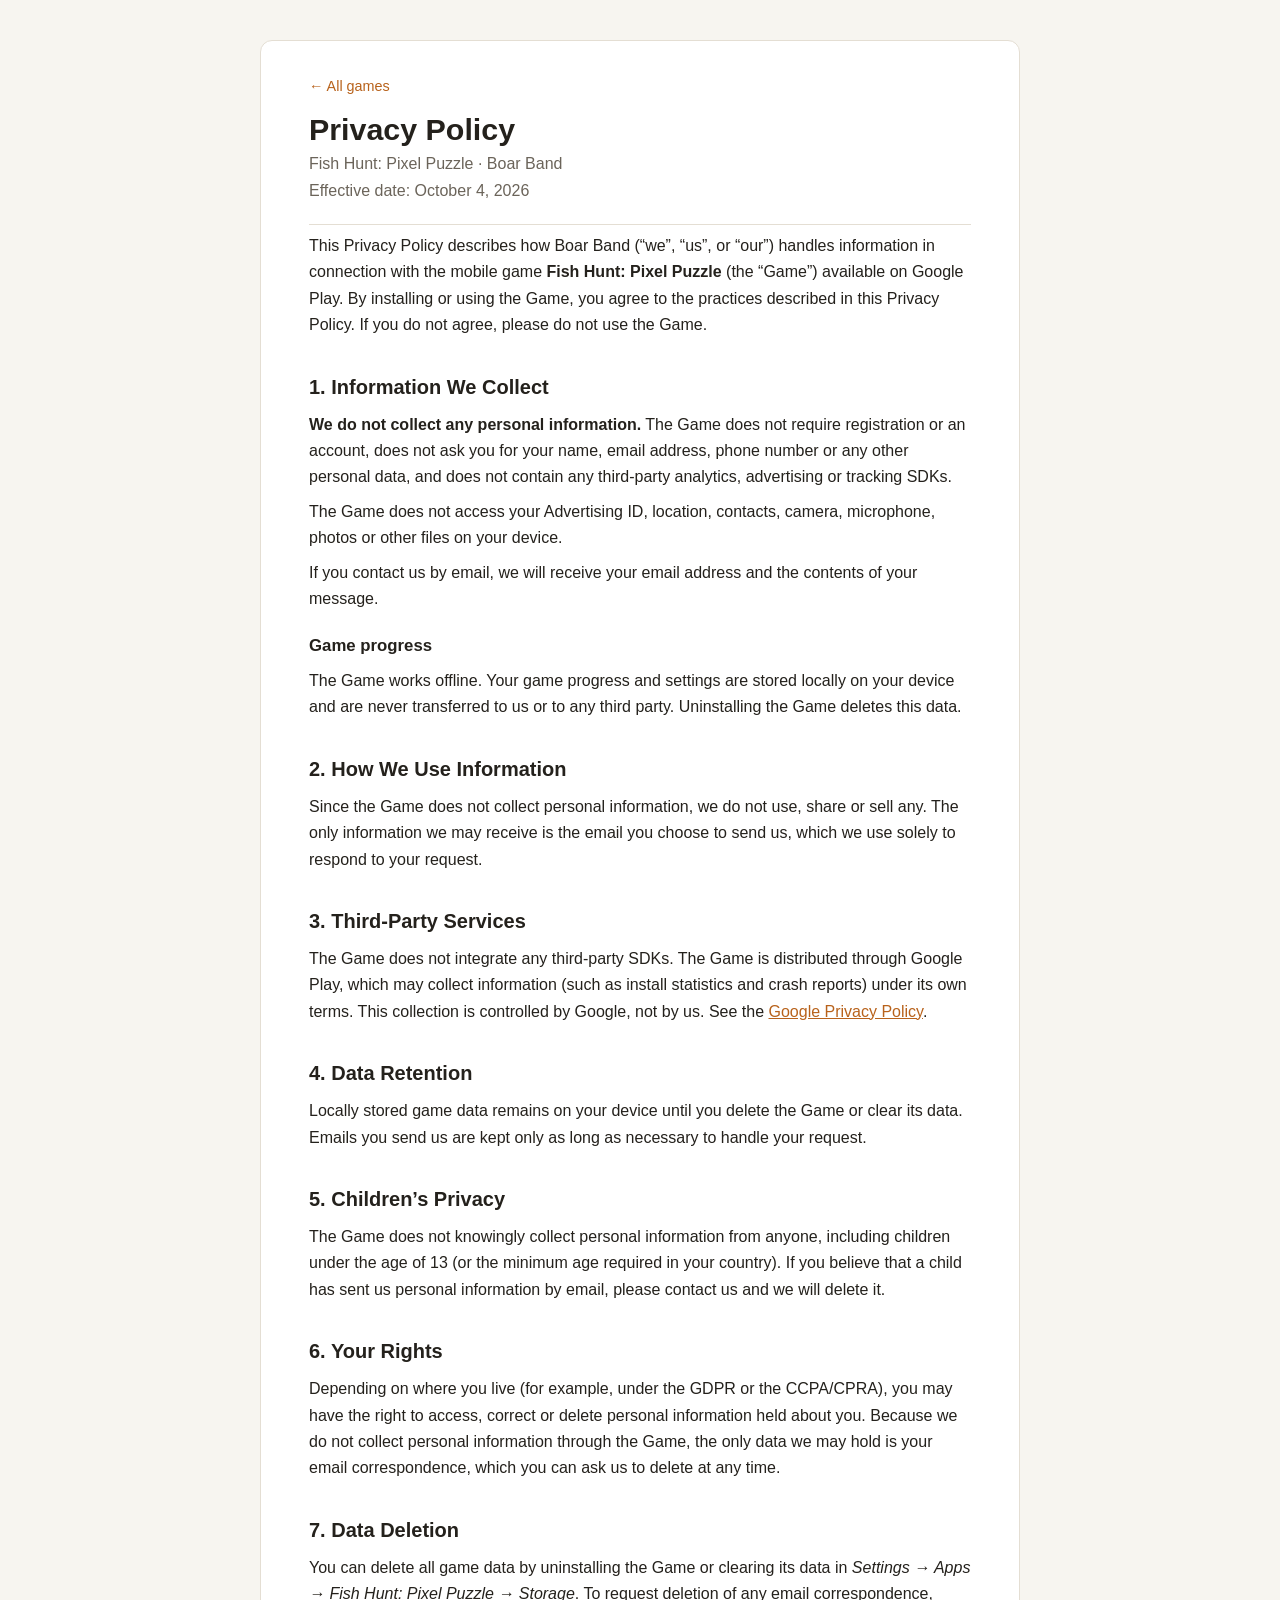
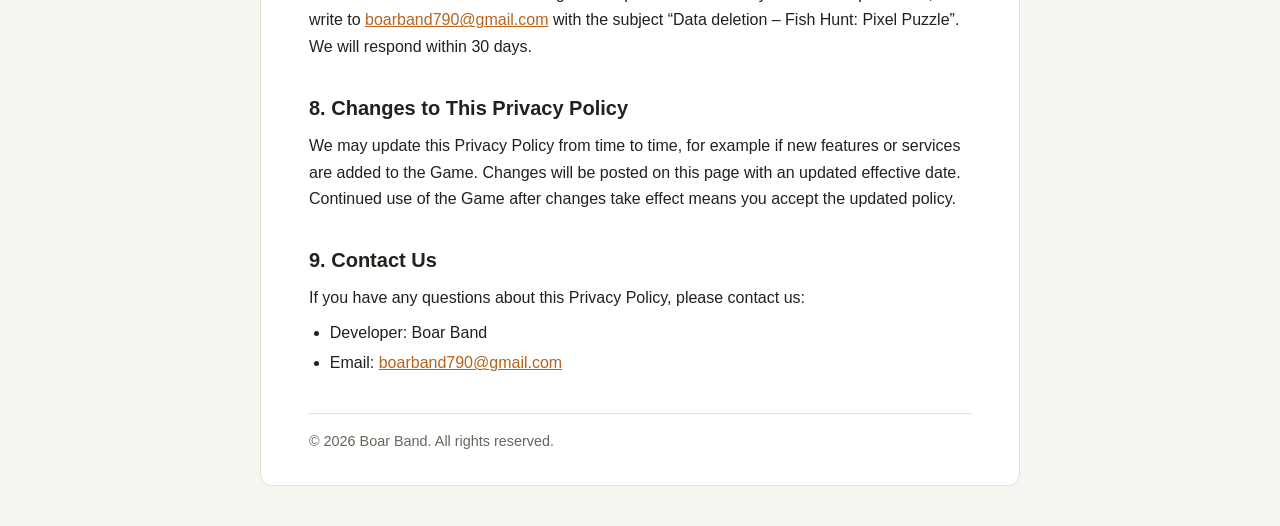
==== private-policy-fish-hunt/index.html @ d6f768c4 "Turn site into a catalog of per-game privacy policies - Root page now lists all games - Digger Heroe" ====
<!DOCTYPE html>
<html lang="en">
<head>
  <meta charset="UTF-8">
  <meta name="viewport" content="width=device-width, initial-scale=1">
  <title>Privacy Policy – Fish Hunt: Pixel Puzzle</title>
  <meta name="description" content="Privacy Policy for the mobile game Fish Hunt: Pixel Puzzle by Boar Band.">
  <link rel="stylesheet" href="../style.css">
</head>
<body>
<main>
  <a class="back" href="../">← All games</a>
  <header>
    <h1>Privacy Policy</h1>
    <p class="subtitle">Fish Hunt: Pixel Puzzle · Boar Band</p>
    <p class="subtitle">Effective date: October 4, 2026</p>
  </header>

  <p>
    This Privacy Policy describes how Boar Band (“we”, “us”, or “our”) handles information in connection with
    the mobile game <strong>Fish Hunt: Pixel Puzzle</strong> (the “Game”) available on Google Play.
    By installing or using the Game, you agree to the practices described in this Privacy Policy.
    If you do not agree, please do not use the Game.
  </p>

  <h2>1. Information We Collect</h2>
  <p>
    <strong>We do not collect any personal information.</strong> The Game does not require registration or an account,
    does not ask you for your name, email address, phone number or any other personal data, and does not contain
    any third-party analytics, advertising or tracking SDKs.
  </p>
  <p>
    The Game does not access your Advertising ID, location, contacts, camera, microphone, photos or other files
    on your device.
  </p>
  <p>If you contact us by email, we will receive your email address and the contents of your message.</p>

  <h3>Game progress</h3>
  <p>
    The Game works offline. Your game progress and settings are stored locally on your device and are never
    transferred to us or to any third party. Uninstalling the Game deletes this data.
  </p>

  <h2>2. How We Use Information</h2>
  <p>
    Since the Game does not collect personal information, we do not use, share or sell any. The only information we may
    receive is the email you choose to send us, which we use solely to respond to your request.
  </p>

  <h2>3. Third-Party Services</h2>
  <p>
    The Game does not integrate any third-party SDKs. The Game is distributed through Google Play, which may collect
    information (such as install statistics and crash reports) under its own terms. This collection is controlled by
    Google, not by us. See the
    <a href="https://policies.google.com/privacy" target="_blank" rel="noopener">Google Privacy Policy</a>.
  </p>

  <h2>4. Data Retention</h2>
  <p>
    Locally stored game data remains on your device until you delete the Game or clear its data.
    Emails you send us are kept only as long as necessary to handle your request.
  </p>

  <h2>5. Children’s Privacy</h2>
  <p>
    The Game does not knowingly collect personal information from anyone, including children under the age of 13
    (or the minimum age required in your country). If you believe that a child has sent us personal information
    by email, please contact us and we will delete it.
  </p>

  <h2>6. Your Rights</h2>
  <p>
    Depending on where you live (for example, under the GDPR or the CCPA/CPRA), you may have the right to access,
    correct or delete personal information held about you. Because we do not collect personal information through
    the Game, the only data we may hold is your email correspondence, which you can ask us to delete at any time.
  </p>

  <h2>7. Data Deletion</h2>
  <p>
    You can delete all game data by uninstalling the Game or clearing its data in
    <em>Settings → Apps → Fish Hunt: Pixel Puzzle → Storage</em>.
    To request deletion of any email correspondence, write to
    <a href="mailto:boarband790@gmail.com">boarband790@gmail.com</a> with the subject
    “Data deletion – Fish Hunt: Pixel Puzzle”. We will respond within 30 days.
  </p>

  <h2>8. Changes to This Privacy Policy</h2>
  <p>
    We may update this Privacy Policy from time to time, for example if new features or services are added to the Game.
    Changes will be posted on this page with an updated effective date. Continued use of the Game after changes take
    effect means you accept the updated policy.
  </p>

  <h2>9. Contact Us</h2>
  <p>If you have any questions about this Privacy Policy, please contact us:</p>
  <ul>
    <li>Developer: Boar Band</li>
    <li>Email: <a href="mailto:boarband790@gmail.com">boarband790@gmail.com</a></li>
  </ul>

  <footer>© 2026 Boar Band. All rights reserved.</footer>
</main>
</body>
</html>
---- style.css ----
:root {
  --bg: #f7f5f0;
  --surface: #ffffff;
  --text: #24211c;
  --muted: #6b645a;
  --accent: #b8621b;
  --border: #e4ded3;
}
@media (prefers-color-scheme: dark) {
  :root {
    --bg: #17150f;
    --surface: #211e17;
    --text: #ece6da;
    --muted: #a79f92;
    --accent: #e58f45;
    --border: #3a352b;
  }
}
* { box-sizing: border-box; }
body {
  margin: 0;
  padding: 0 16px;
  background: var(--bg);
  color: var(--text);
  font: 16px/1.65 -apple-system, BlinkMacSystemFont, "Segoe UI", Roboto, Helvetica, Arial, sans-serif;
}
main {
  max-width: 760px;
  margin: 40px auto;
  padding: 32px clamp(20px, 5vw, 48px);
  background: var(--surface);
  border: 1px solid var(--border);
  border-radius: 12px;
}
header { border-bottom: 1px solid var(--border); padding-bottom: 20px; margin-bottom: 8px; }
h1 { margin: 0 0 4px; font-size: 1.9rem; line-height: 1.2; }
.subtitle { margin: 0; color: var(--muted); }
h2 { margin: 32px 0 8px; font-size: 1.25rem; }
h3 { margin: 20px 0 4px; font-size: 1.05rem; }
p, ul { margin: 8px 0; }
ul { padding-left: 1.3em; }
li { margin: 4px 0; }
a { color: var(--accent); overflow-wrap: anywhere; }
.table-wrap { overflow-x: auto; margin: 12px 0; }
table { width: 100%; border-collapse: collapse; font-size: 0.95rem; }
th, td { text-align: left; vertical-align: top; padding: 8px 10px; border-bottom: 1px solid var(--border); }
th { color: var(--muted); font-weight: 600; }
footer { margin-top: 36px; padding-top: 16px; border-top: 1px solid var(--border); color: var(--muted); font-size: 0.9rem; }

/* Catalog page */
.back { display: inline-block; margin-bottom: 12px; font-size: 0.9rem; text-decoration: none; }
.games { list-style: none; padding: 0; margin: 16px 0 0; }
.games li { margin: 0; border-bottom: 1px solid var(--border); }
.games li:last-child { border-bottom: 0; }
.games a { display: flex; justify-content: space-between; gap: 12px; padding: 14px 4px; text-decoration: none; color: var(--text); }
.games a:hover .game-name { color: var(--accent); }
.game-name { font-weight: 600; }
.game-link { color: var(--muted); font-size: 0.9rem; }
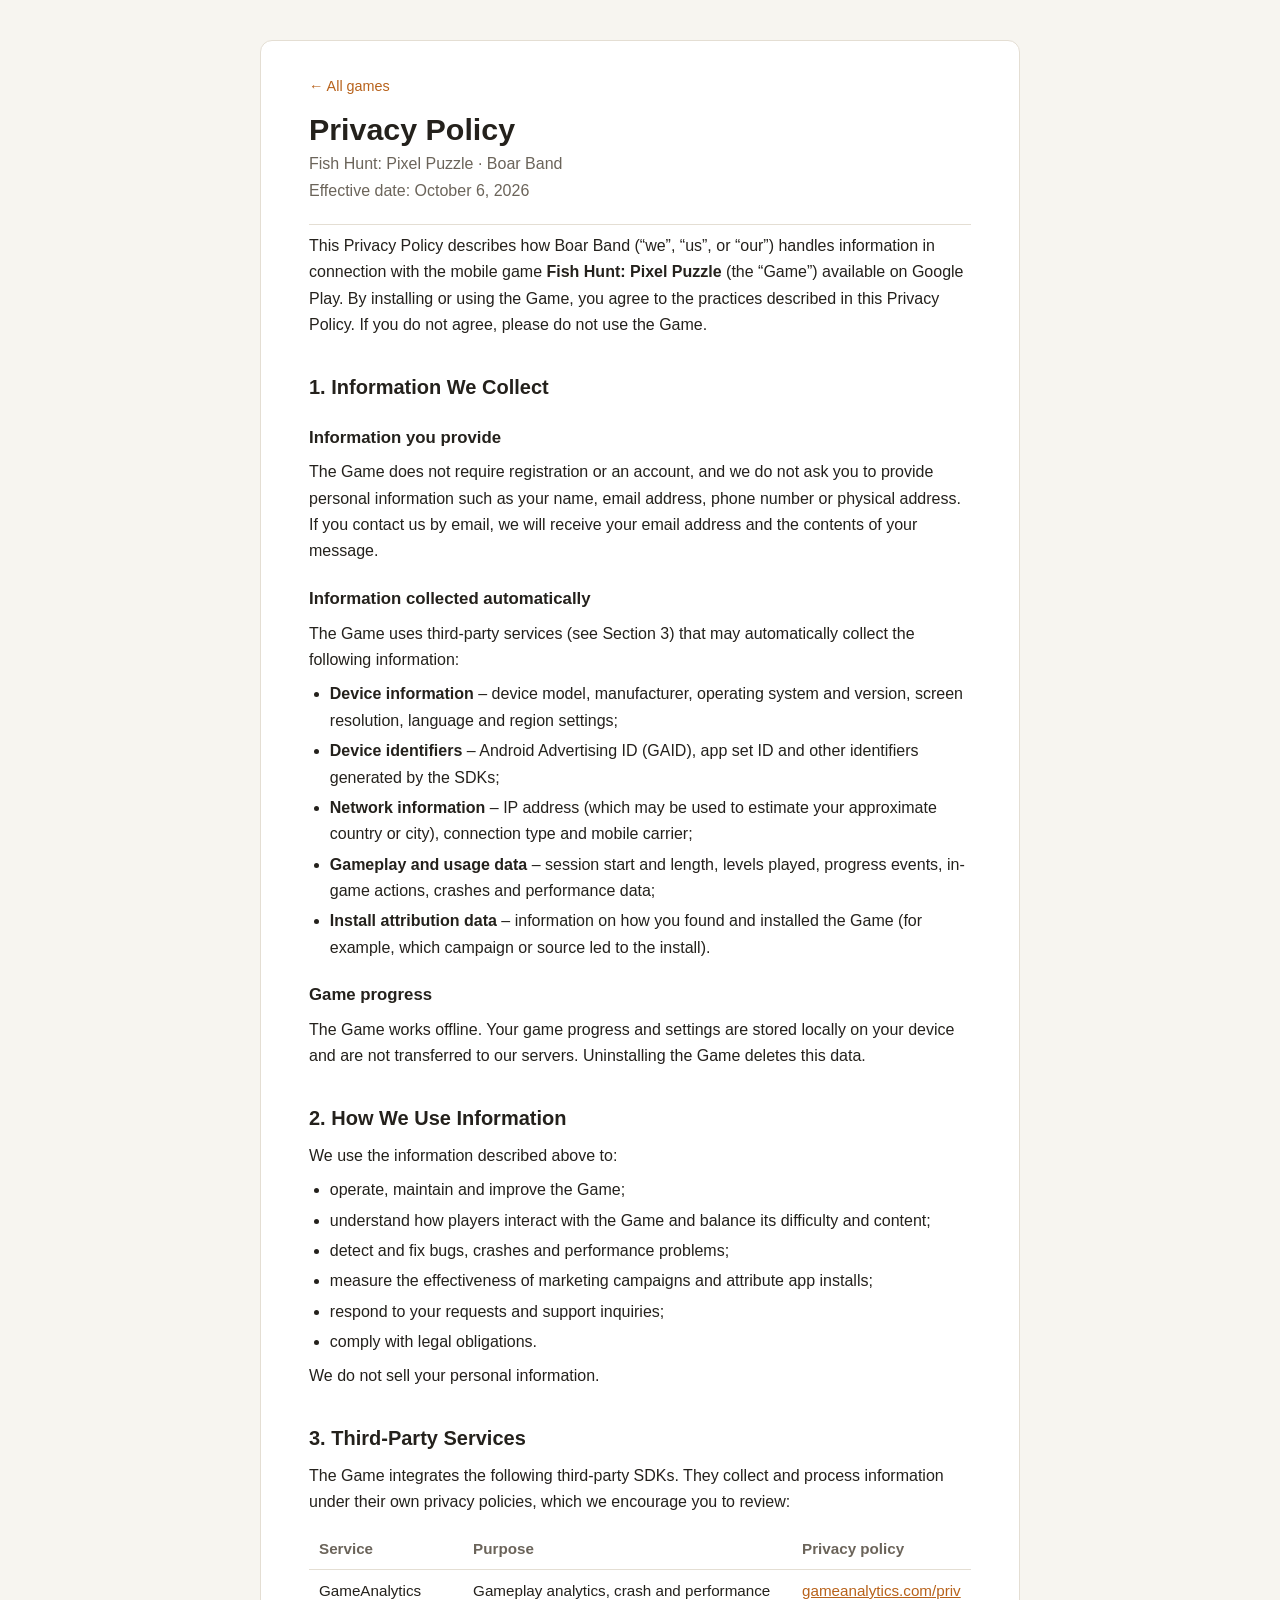
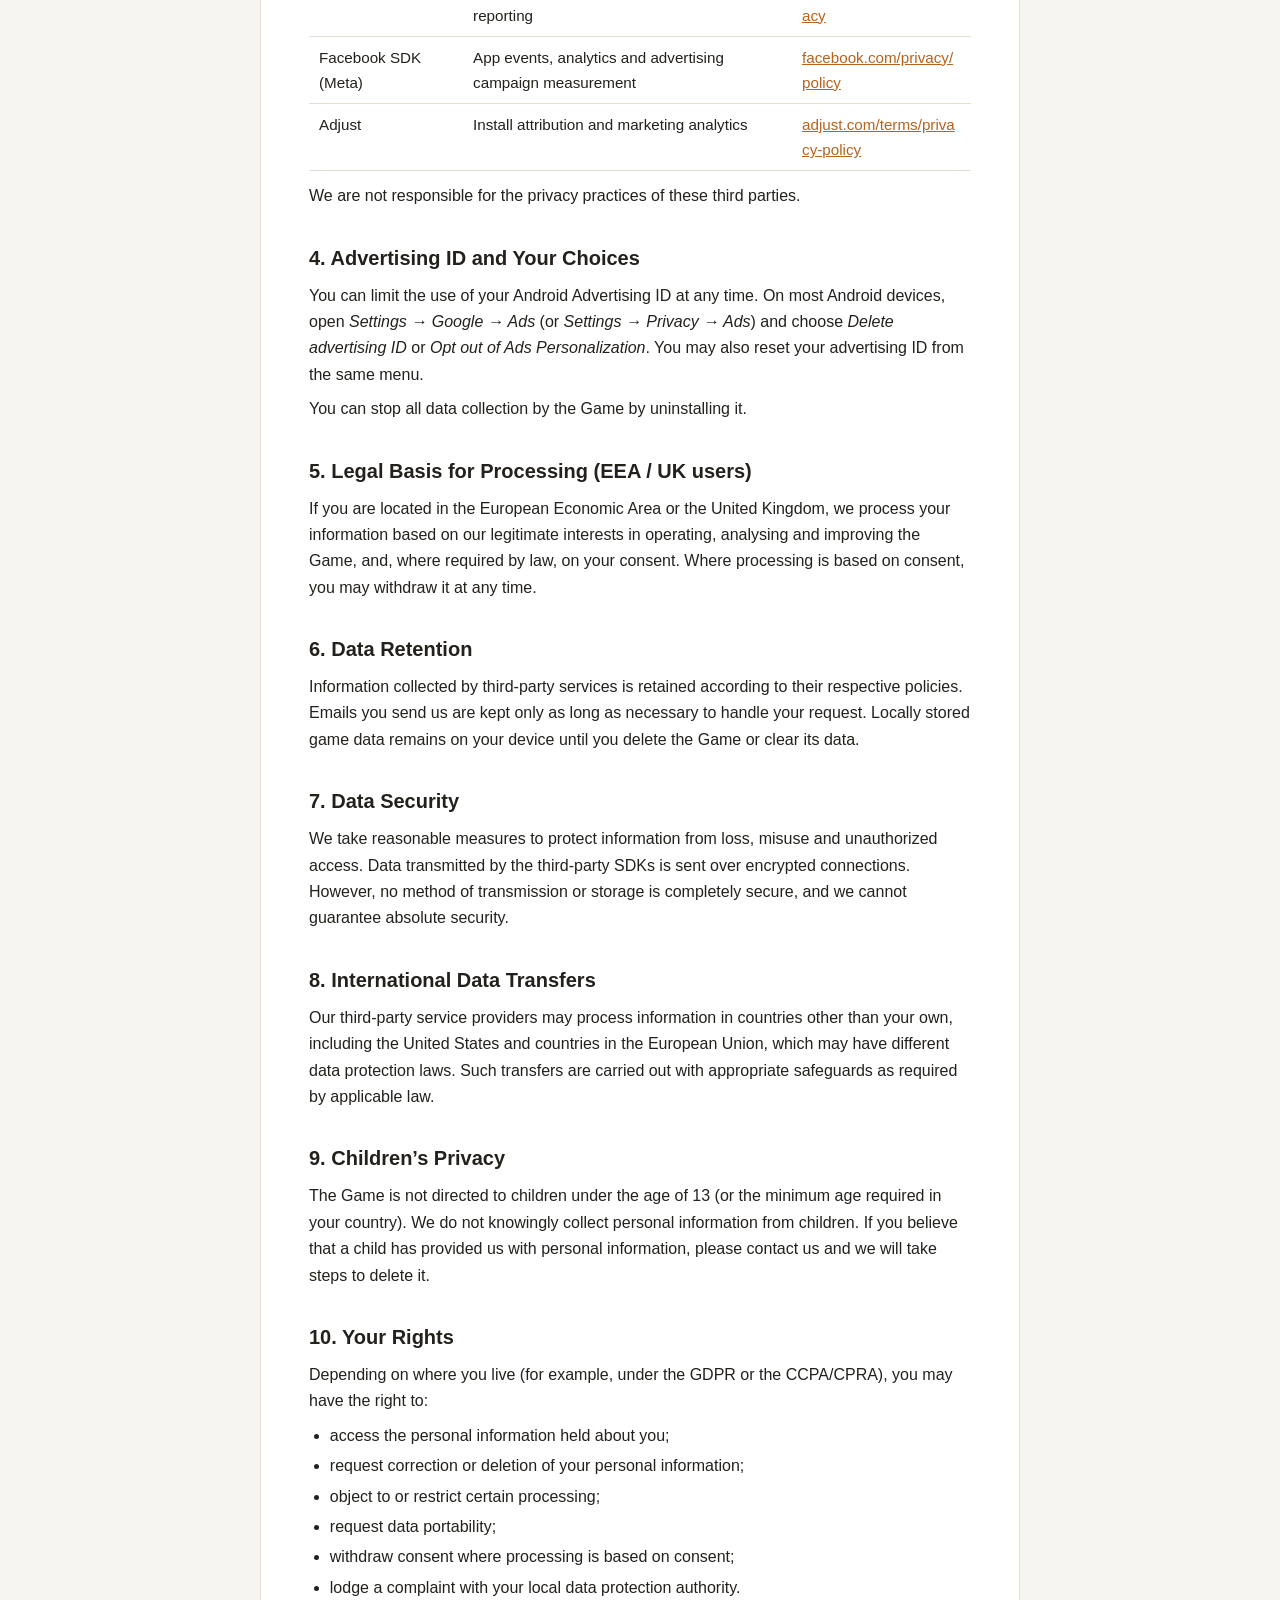
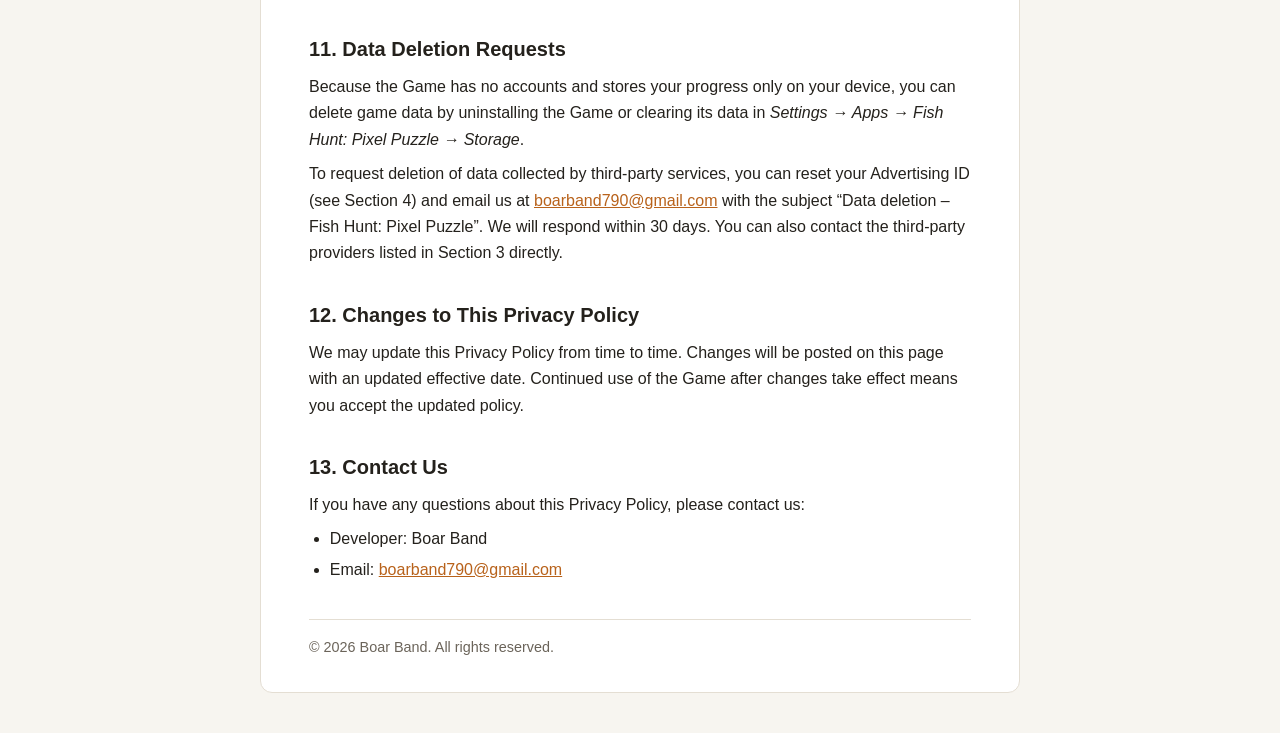
==== commit d8f7670f: "Update Fish Hunt privacy policy for GameAnalytics, Adjust and Facebook SDKs Co-Authored-By: Claude O" ====
--- a/private-policy-fish-hunt/index.html
+++ b/private-policy-fish-hunt/index.html
@@ -13,7 +13,7 @@
   <header>
     <h1>Privacy Policy</h1>
     <p class="subtitle">Fish Hunt: Pixel Puzzle · Boar Band</p>
-    <p class="subtitle">Effective date: October 4, 2026</p>
+    <p class="subtitle">Effective date: October 6, 2026</p>
   </header>
 
   <p>
@@ -24,74 +24,146 @@
   </p>
 
   <h2>1. Information We Collect</h2>
+  <h3>Information you provide</h3>
   <p>
-    <strong>We do not collect any personal information.</strong> The Game does not require registration or an account,
-    does not ask you for your name, email address, phone number or any other personal data, and does not contain
-    any third-party analytics, advertising or tracking SDKs.
+    The Game does not require registration or an account, and we do not ask you to provide personal
+    information such as your name, email address, phone number or physical address.
+    If you contact us by email, we will receive your email address and the contents of your message.
   </p>
-  <p>
-    The Game does not access your Advertising ID, location, contacts, camera, microphone, photos or other files
-    on your device.
-  </p>
-  <p>If you contact us by email, we will receive your email address and the contents of your message.</p>
+
+  <h3>Information collected automatically</h3>
+  <p>The Game uses third-party services (see Section 3) that may automatically collect the following information:</p>
+  <ul>
+    <li><strong>Device information</strong> – device model, manufacturer, operating system and version, screen resolution, language and region settings;</li>
+    <li><strong>Device identifiers</strong> – Android Advertising ID (GAID), app set ID and other identifiers generated by the SDKs;</li>
+    <li><strong>Network information</strong> – IP address (which may be used to estimate your approximate country or city), connection type and mobile carrier;</li>
+    <li><strong>Gameplay and usage data</strong> – session start and length, levels played, progress events, in-game actions, crashes and performance data;</li>
+    <li><strong>Install attribution data</strong> – information on how you found and installed the Game (for example, which campaign or source led to the install).</li>
+  </ul>
 
   <h3>Game progress</h3>
   <p>
-    The Game works offline. Your game progress and settings are stored locally on your device and are never
-    transferred to us or to any third party. Uninstalling the Game deletes this data.
+    The Game works offline. Your game progress and settings are stored locally on your device and are not
+    transferred to our servers. Uninstalling the Game deletes this data.
   </p>
 
   <h2>2. How We Use Information</h2>
-  <p>
-    Since the Game does not collect personal information, we do not use, share or sell any. The only information we may
-    receive is the email you choose to send us, which we use solely to respond to your request.
-  </p>
+  <p>We use the information described above to:</p>
+  <ul>
+    <li>operate, maintain and improve the Game;</li>
+    <li>understand how players interact with the Game and balance its difficulty and content;</li>
+    <li>detect and fix bugs, crashes and performance problems;</li>
+    <li>measure the effectiveness of marketing campaigns and attribute app installs;</li>
+    <li>respond to your requests and support inquiries;</li>
+    <li>comply with legal obligations.</li>
+  </ul>
+  <p>We do not sell your personal information.</p>
 
   <h2>3. Third-Party Services</h2>
   <p>
-    The Game does not integrate any third-party SDKs. The Game is distributed through Google Play, which may collect
-    information (such as install statistics and crash reports) under its own terms. This collection is controlled by
-    Google, not by us. See the
-    <a href="https://policies.google.com/privacy" target="_blank" rel="noopener">Google Privacy Policy</a>.
+    The Game integrates the following third-party SDKs. They collect and process information under their own
+    privacy policies, which we encourage you to review:
+  </p>
+  <div class="table-wrap">
+    <table>
+      <thead>
+        <tr><th>Service</th><th>Purpose</th><th>Privacy policy</th></tr>
+      </thead>
+      <tbody>
+        <tr>
+          <td>GameAnalytics</td>
+          <td>Gameplay analytics, crash and performance reporting</td>
+          <td><a href="https://gameanalytics.com/privacy" target="_blank" rel="noopener">gameanalytics.com/privacy</a></td>
+        </tr>
+        <tr>
+          <td>Facebook SDK (Meta)</td>
+          <td>App events, analytics and advertising campaign measurement</td>
+          <td><a href="https://www.facebook.com/privacy/policy/" target="_blank" rel="noopener">facebook.com/privacy/policy</a></td>
+        </tr>
+        <tr>
+          <td>Adjust</td>
+          <td>Install attribution and marketing analytics</td>
+          <td><a href="https://www.adjust.com/terms/privacy-policy/" target="_blank" rel="noopener">adjust.com/terms/privacy-policy</a></td>
+        </tr>
+      </tbody>
+    </table>
+  </div>
+  <p>We are not responsible for the privacy practices of these third parties.</p>
+
+  <h2>4. Advertising ID and Your Choices</h2>
+  <p>
+    You can limit the use of your Android Advertising ID at any time. On most Android devices, open
+    <em>Settings → Google → Ads</em> (or <em>Settings → Privacy → Ads</em>) and choose
+    <em>Delete advertising ID</em> or <em>Opt out of Ads Personalization</em>.
+    You may also reset your advertising ID from the same menu.
+  </p>
+  <p>You can stop all data collection by the Game by uninstalling it.</p>
+
+  <h2>5. Legal Basis for Processing (EEA / UK users)</h2>
+  <p>
+    If you are located in the European Economic Area or the United Kingdom, we process your information based on
+    our legitimate interests in operating, analysing and improving the Game, and, where required by law, on your consent.
+    Where processing is based on consent, you may withdraw it at any time.
   </p>
 
-  <h2>4. Data Retention</h2>
+  <h2>6. Data Retention</h2>
   <p>
+    Information collected by third-party services is retained according to their respective policies.
+    Emails you send us are kept only as long as necessary to handle your request.
     Locally stored game data remains on your device until you delete the Game or clear its data.
-    Emails you send us are kept only as long as necessary to handle your request.
   </p>
 
-  <h2>5. Children’s Privacy</h2>
+  <h2>7. Data Security</h2>
   <p>
-    The Game does not knowingly collect personal information from anyone, including children under the age of 13
-    (or the minimum age required in your country). If you believe that a child has sent us personal information
-    by email, please contact us and we will delete it.
+    We take reasonable measures to protect information from loss, misuse and unauthorized access. Data transmitted by
+    the third-party SDKs is sent over encrypted connections. However, no method of transmission or storage is
+    completely secure, and we cannot guarantee absolute security.
   </p>
 
-  <h2>6. Your Rights</h2>
+  <h2>8. International Data Transfers</h2>
   <p>
-    Depending on where you live (for example, under the GDPR or the CCPA/CPRA), you may have the right to access,
-    correct or delete personal information held about you. Because we do not collect personal information through
-    the Game, the only data we may hold is your email correspondence, which you can ask us to delete at any time.
+    Our third-party service providers may process information in countries other than your own, including the
+    United States and countries in the European Union, which may have different data protection laws. Such transfers
+    are carried out with appropriate safeguards as required by applicable law.
   </p>
 
-  <h2>7. Data Deletion</h2>
+  <h2>9. Children’s Privacy</h2>
   <p>
-    You can delete all game data by uninstalling the Game or clearing its data in
-    <em>Settings → Apps → Fish Hunt: Pixel Puzzle → Storage</em>.
-    To request deletion of any email correspondence, write to
-    <a href="mailto:boarband790@gmail.com">boarband790@gmail.com</a> with the subject
-    “Data deletion – Fish Hunt: Pixel Puzzle”. We will respond within 30 days.
+    The Game is not directed to children under the age of 13 (or the minimum age required in your country).
+    We do not knowingly collect personal information from children. If you believe that a child has provided us
+    with personal information, please contact us and we will take steps to delete it.
   </p>
 
-  <h2>8. Changes to This Privacy Policy</h2>
+  <h2>10. Your Rights</h2>
+  <p>Depending on where you live (for example, under the GDPR or the CCPA/CPRA), you may have the right to:</p>
+  <ul>
+    <li>access the personal information held about you;</li>
+    <li>request correction or deletion of your personal information;</li>
+    <li>object to or restrict certain processing;</li>
+    <li>request data portability;</li>
+    <li>withdraw consent where processing is based on consent;</li>
+    <li>lodge a complaint with your local data protection authority.</li>
+  </ul>
+
+  <h2>11. Data Deletion Requests</h2>
   <p>
-    We may update this Privacy Policy from time to time, for example if new features or services are added to the Game.
-    Changes will be posted on this page with an updated effective date. Continued use of the Game after changes take
-    effect means you accept the updated policy.
+    Because the Game has no accounts and stores your progress only on your device, you can delete game data by
+    uninstalling the Game or clearing its data in <em>Settings → Apps → Fish Hunt: Pixel Puzzle → Storage</em>.
+  </p>
+  <p>
+    To request deletion of data collected by third-party services, you can reset your Advertising ID (see Section 4)
+    and email us at <a href="mailto:boarband790@gmail.com">boarband790@gmail.com</a> with the subject
+    “Data deletion – Fish Hunt: Pixel Puzzle”. We will respond within 30 days. You can also contact the third-party providers
+    listed in Section 3 directly.
   </p>
 
-  <h2>9. Contact Us</h2>
+  <h2>12. Changes to This Privacy Policy</h2>
+  <p>
+    We may update this Privacy Policy from time to time. Changes will be posted on this page with an updated
+    effective date. Continued use of the Game after changes take effect means you accept the updated policy.
+  </p>
+
+  <h2>13. Contact Us</h2>
   <p>If you have any questions about this Privacy Policy, please contact us:</p>
   <ul>
     <li>Developer: Boar Band</li>
